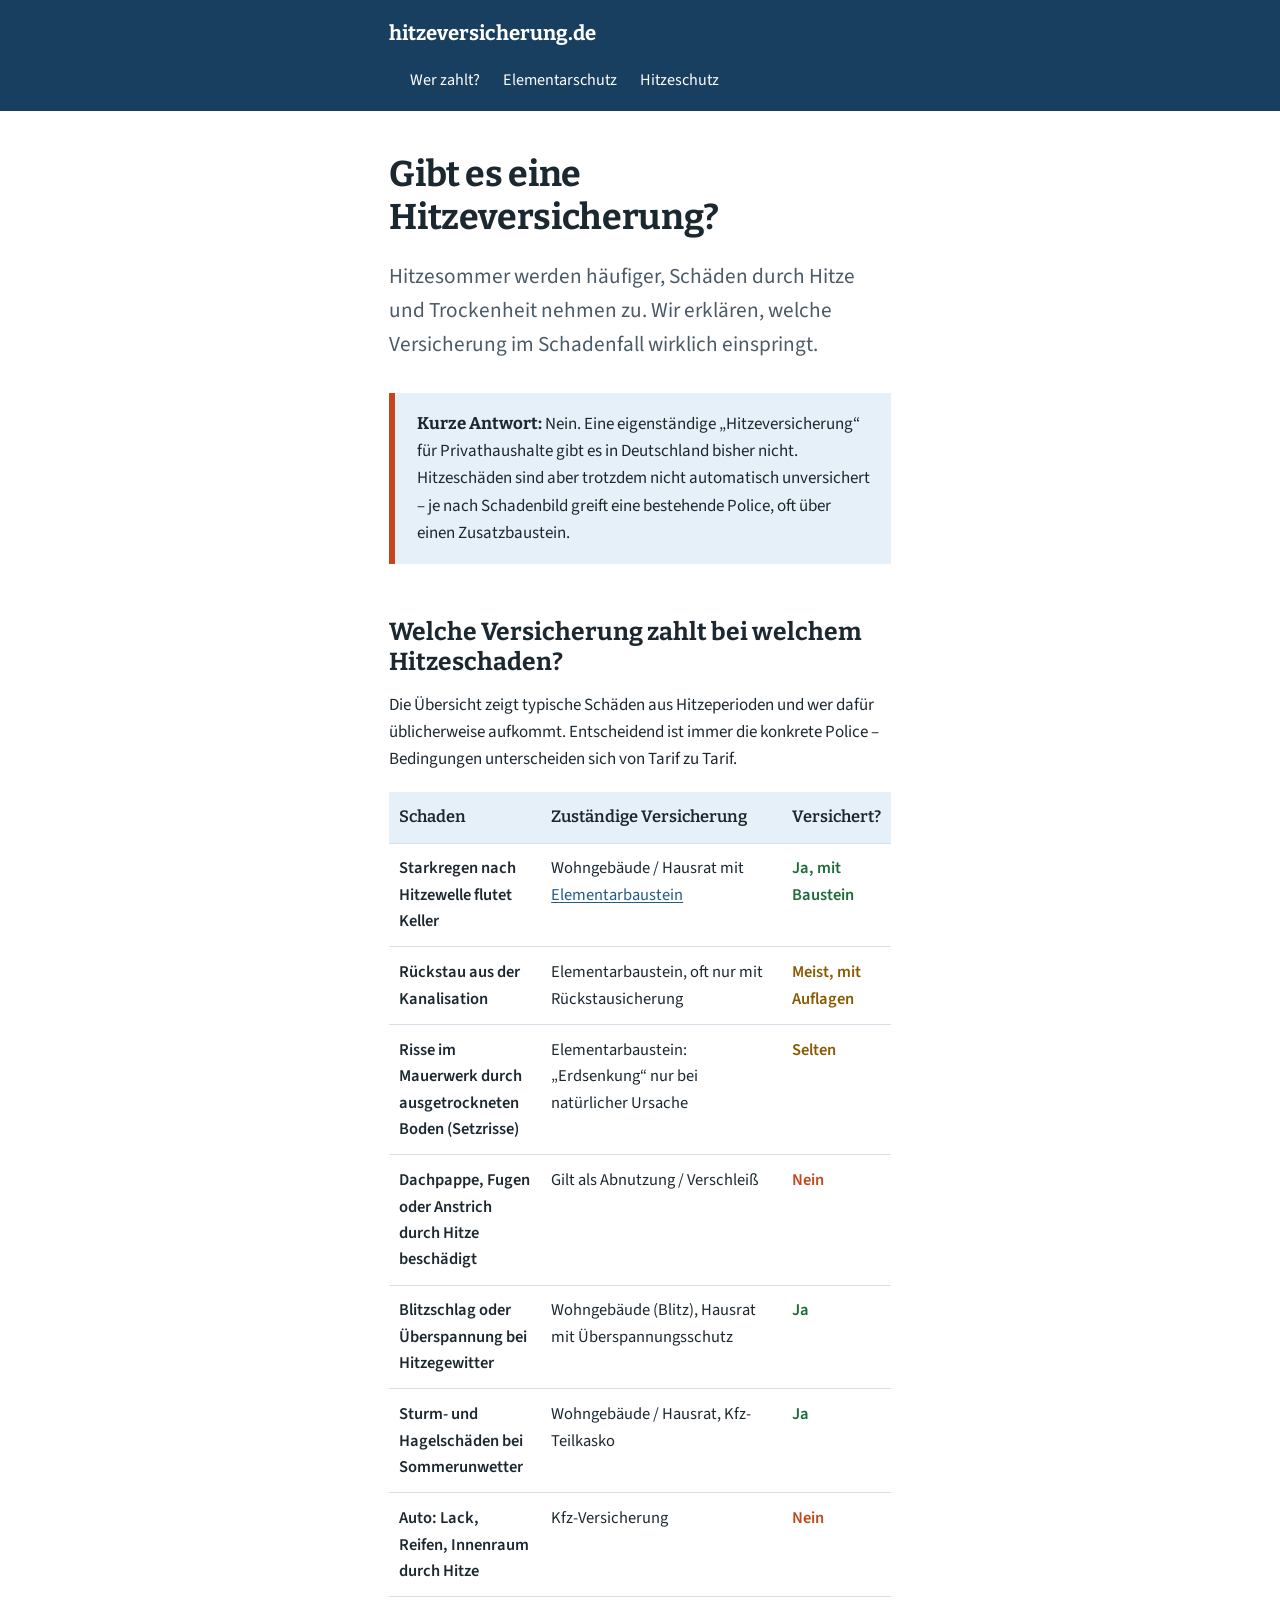
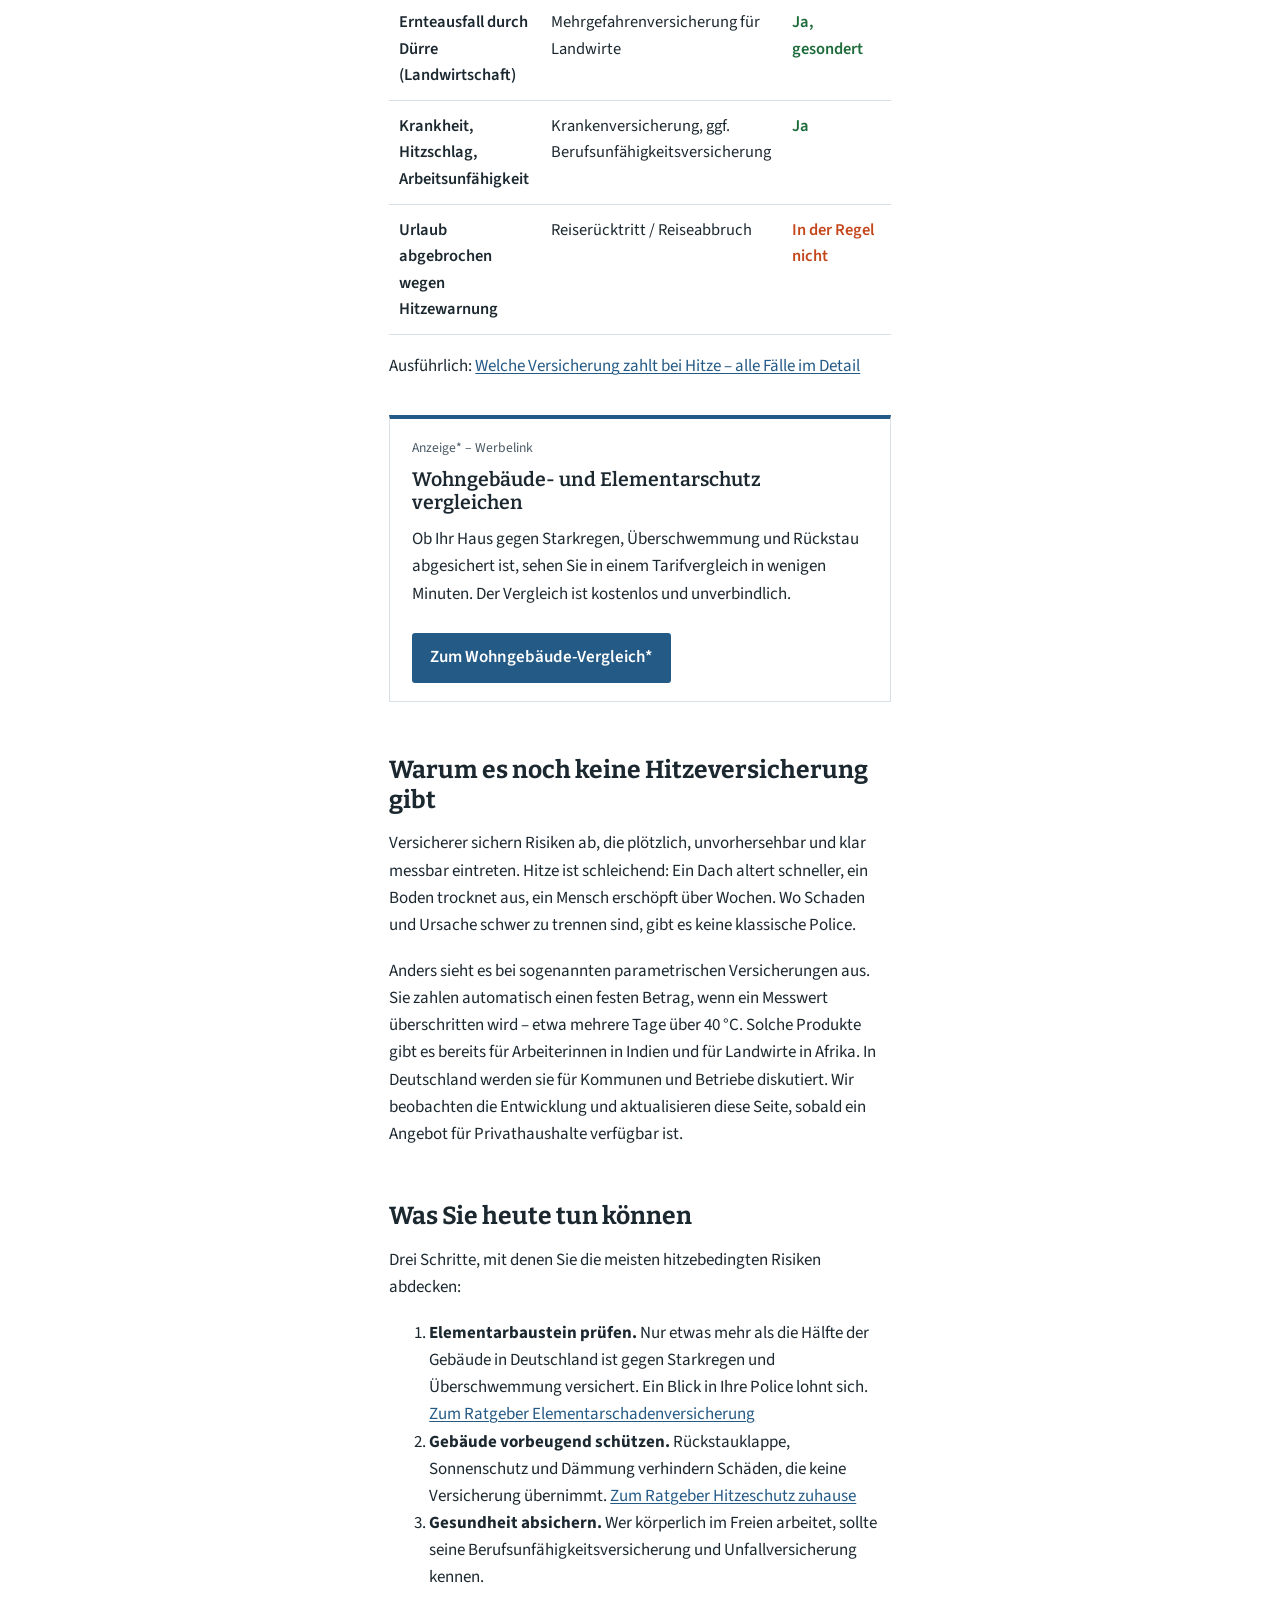
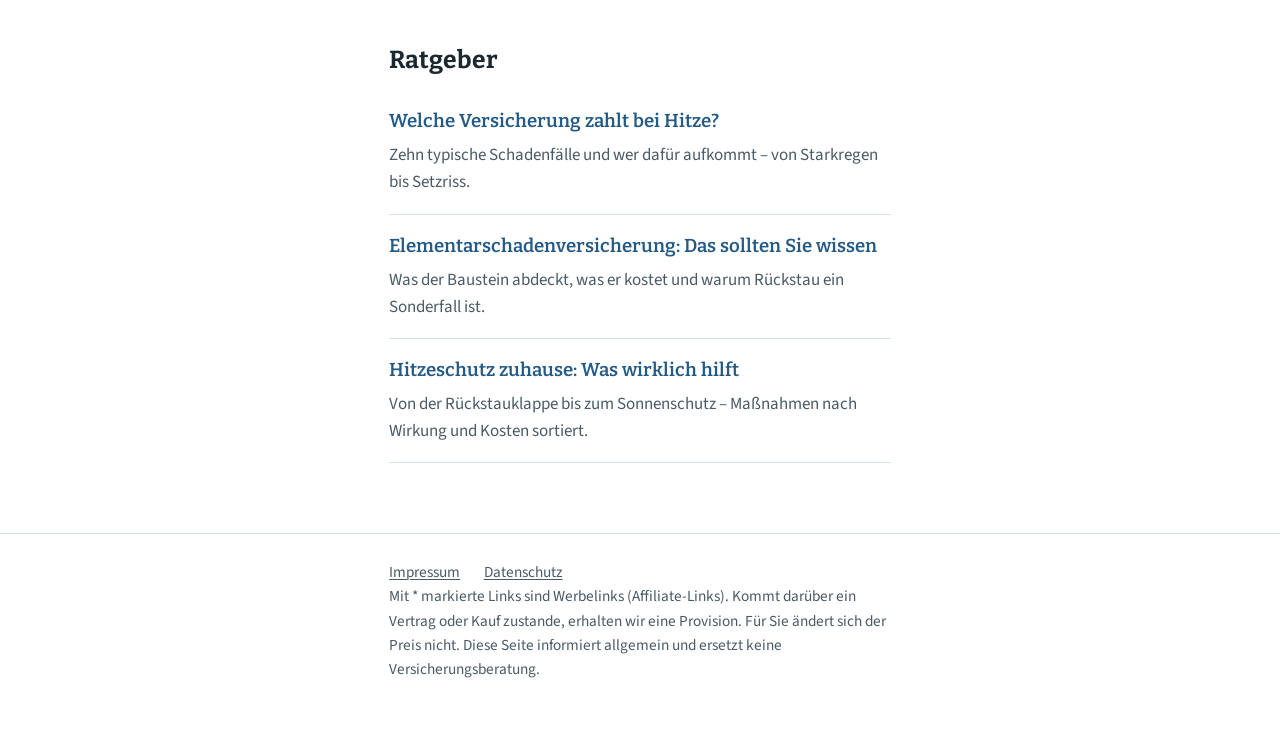
==== index.html @ 5d353b2e "Add files via upload" ====
<!DOCTYPE html>
<html lang="de">
<head>
<meta charset="utf-8">
<meta name="viewport" content="width=device-width, initial-scale=1">
<title>Hitzeversicherung: Gibt es das? Welche Versicherung zahlt bei Hitzeschäden</title>
<meta name="description" content="Eine Hitzeversicherung gibt es in Deutschland bisher nicht. Wir zeigen, welche bestehenden Versicherungen bei Hitzeschäden zahlen – und wie Sie Haus und Wohnung schützen.">
<link rel="canonical" href="https://hitzeversicherung.de/index.html">
<link rel="stylesheet" href="style.css">
</head>
<body>
<header class="site"><div class="wrap">
  <a class="brand" href="index.html">hitzeversicherung.de</a>
  <nav>
    <a href="ratgeber/welche-versicherung-zahlt-bei-hitze.html">Wer zahlt?</a>
    <a href="ratgeber/elementarschadenversicherung.html">Elementarschutz</a>
    <a href="ratgeber/hitzeschutz-zuhause.html">Hitzeschutz</a>
  </nav>
</div></header>
<main><div class="wrap">

<h1>Gibt es eine Hitzeversicherung?</h1>
<p class="lead">Hitzesommer werden häufiger, Schäden durch Hitze und Trockenheit nehmen zu. Wir erklären, welche Versicherung im Schadenfall wirklich einspringt.</p>

<div class="antwort"><p><strong>Kurze Antwort:</strong> Nein. Eine eigenständige „Hitzeversicherung“ für Privathaushalte gibt es in Deutschland bisher nicht. Hitzeschäden sind aber trotzdem nicht automatisch unversichert – je nach Schadenbild greift eine bestehende Police, oft über einen Zusatzbaustein.</p></div>

<h2>Welche Versicherung zahlt bei welchem Hitzeschaden?</h2>
<p>Die Übersicht zeigt typische Schäden aus Hitzeperioden und wer dafür üblicherweise aufkommt. Entscheidend ist immer die konkrete Police – Bedingungen unterscheiden sich von Tarif zu Tarif.</p>
<div class="scroll">
<table class="zahlt">
<thead><tr><th>Schaden</th><th>Zuständige Versicherung</th><th>Versichert?</th></tr></thead>
<tbody>
<tr><td>Starkregen nach Hitzewelle flutet Keller</td><td>Wohngebäude / Hausrat mit <a href="ratgeber/elementarschadenversicherung.html">Elementarbaustein</a></td><td class="ja">Ja, mit Baustein</td></tr>
<tr><td>Rückstau aus der Kanalisation</td><td>Elementarbaustein, oft nur mit Rückstausicherung</td><td class="teils">Meist, mit Auflagen</td></tr>
<tr><td>Risse im Mauerwerk durch ausgetrockneten Boden (Setzrisse)</td><td>Elementarbaustein: „Erdsenkung“ nur bei natürlicher Ursache</td><td class="teils">Selten</td></tr>
<tr><td>Dachpappe, Fugen oder Anstrich durch Hitze beschädigt</td><td>Gilt als Abnutzung / Verschleiß</td><td class="nein">Nein</td></tr>
<tr><td>Blitzschlag oder Überspannung bei Hitzegewitter</td><td>Wohngebäude (Blitz), Hausrat mit Überspannungsschutz</td><td class="ja">Ja</td></tr>
<tr><td>Sturm- und Hagelschäden bei Sommerunwetter</td><td>Wohngebäude / Hausrat, Kfz-Teilkasko</td><td class="ja">Ja</td></tr>
<tr><td>Auto: Lack, Reifen, Innenraum durch Hitze</td><td>Kfz-Versicherung</td><td class="nein">Nein</td></tr>
<tr><td>Ernteausfall durch Dürre (Landwirtschaft)</td><td>Mehrgefahrenversicherung für Landwirte</td><td class="ja">Ja, gesondert</td></tr>
<tr><td>Krankheit, Hitzschlag, Arbeitsunfähigkeit</td><td>Krankenversicherung, ggf. Berufsunfähigkeitsversicherung</td><td class="ja">Ja</td></tr>
<tr><td>Urlaub abgebrochen wegen Hitzewarnung</td><td>Reiserücktritt / Reiseabbruch</td><td class="nein">In der Regel nicht</td></tr>
</tbody>
</table>
</div>
<p>Ausführlich: <a href="ratgeber/welche-versicherung-zahlt-bei-hitze.html">Welche Versicherung zahlt bei Hitze – alle Fälle im Detail</a></p>

<aside class="partner">
  <p class="hinweis">Anzeige* – Werbelink</p>
  <h3>Wohngebäude- und Elementarschutz vergleichen</h3>
  <p>Ob Ihr Haus gegen Starkregen, Überschwemmung und Rückstau abgesichert ist, sehen Sie in einem Tarifvergleich in wenigen Minuten. Der Vergleich ist kostenlos und unverbindlich.</p>
  <a class="btn" href="AFFILIATE_LINK_WOHNGEBAEUDE" rel="sponsored nofollow noopener" target="_blank">Zum Wohngebäude-Vergleich*</a>
</aside>

<h2>Warum es noch keine Hitzeversicherung gibt</h2>
<p>Versicherer sichern Risiken ab, die plötzlich, unvorhersehbar und klar messbar eintreten. Hitze ist schleichend: Ein Dach altert schneller, ein Boden trocknet aus, ein Mensch erschöpft über Wochen. Wo Schaden und Ursache schwer zu trennen sind, gibt es keine klassische Police.</p>
<p>Anders sieht es bei sogenannten parametrischen Versicherungen aus. Sie zahlen automatisch einen festen Betrag, wenn ein Messwert überschritten wird – etwa mehrere Tage über 40 °C. Solche Produkte gibt es bereits für Arbeiterinnen in Indien und für Landwirte in Afrika. In Deutschland werden sie für Kommunen und Betriebe diskutiert. Wir beobachten die Entwicklung und aktualisieren diese Seite, sobald ein Angebot für Privathaushalte verfügbar ist.</p>

<h2>Was Sie heute tun können</h2>
<p>Drei Schritte, mit denen Sie die meisten hitzebedingten Risiken abdecken:</p>
<ol>
<li><strong>Elementarbaustein prüfen.</strong> Nur etwas mehr als die Hälfte der Gebäude in Deutschland ist gegen Starkregen und Überschwemmung versichert. Ein Blick in Ihre Police lohnt sich. <a href="ratgeber/elementarschadenversicherung.html">Zum Ratgeber Elementarschadenversicherung</a></li>
<li><strong>Gebäude vorbeugend schützen.</strong> Rückstauklappe, Sonnenschutz und Dämmung verhindern Schäden, die keine Versicherung übernimmt. <a href="ratgeber/hitzeschutz-zuhause.html">Zum Ratgeber Hitzeschutz zuhause</a></li>
<li><strong>Gesundheit absichern.</strong> Wer körperlich im Freien arbeitet, sollte seine Berufsunfähigkeitsversicherung und Unfallversicherung kennen.</li>
</ol>

<h2>Ratgeber</h2>
<ul class="artikel">
<li><a href="ratgeber/welche-versicherung-zahlt-bei-hitze.html">Welche Versicherung zahlt bei Hitze?</a><p>Zehn typische Schadenfälle und wer dafür aufkommt – von Starkregen bis Setzriss.</p></li>
<li><a href="ratgeber/elementarschadenversicherung.html">Elementarschadenversicherung: Das sollten Sie wissen</a><p>Was der Baustein abdeckt, was er kostet und warum Rückstau ein Sonderfall ist.</p></li>
<li><a href="ratgeber/hitzeschutz-zuhause.html">Hitzeschutz zuhause: Was wirklich hilft</a><p>Von der Rückstauklappe bis zum Sonnenschutz – Maßnahmen nach Wirkung und Kosten sortiert.</p></li>
</ul>

</div></main>
<footer class="site"><div class="wrap">
  <a href="impressum.html">Impressum</a>
  <a href="datenschutz.html">Datenschutz</a>
  <p>Mit * markierte Links sind Werbelinks (Affiliate-Links). Kommt darüber ein Vertrag oder Kauf zustande, erhalten wir eine Provision. Für Sie ändert sich der Preis nicht. Diese Seite informiert allgemein und ersetzt keine Versicherungsberatung.</p>
</div></footer>
</body>
</html>
---- style.css ----
/* hitzeversicherung.de – Stylesheet */
@import url('https://fonts.googleapis.com/css2?family=Bitter:wght@500;700&family=Source+Sans+3:ital,wght@0,400;0,600;1,400&display=swap');

:root{
  --paper:#ffffff;
  --ink:#1c2830;
  --ink-soft:#4a5a66;
  --sky:#e6f0f8;
  --sea:#245a86;
  --sea-deep:#183f60;
  --heat:#c4471c;
  --rule:#d6e0e8;
  --max:68ch;
}
*{box-sizing:border-box}
html{font-size:17px}
body{
  margin:0;background:var(--paper);color:var(--ink);
  font-family:'Source Sans 3',system-ui,-apple-system,Segoe UI,Roboto,sans-serif;
  line-height:1.6;
}
h1,h2,h3{font-family:'Bitter',Georgia,'Times New Roman',serif;line-height:1.2;color:var(--ink);margin:0 0 .6em}
h1{font-size:2.1rem;font-weight:700;letter-spacing:-.01em}
h2{font-size:1.45rem;font-weight:700;margin-top:2.2em}
h3{font-size:1.15rem;font-weight:600;margin-top:1.6em}
p,ul,ol,table{margin:0 0 1.1em}
a{color:var(--sea);text-decoration-thickness:1px;text-underline-offset:2px}
a:hover{color:var(--sea-deep)}
a:focus-visible,button:focus-visible{outline:3px solid var(--heat);outline-offset:2px}

/* layout */
.wrap{max-width:var(--max);margin:0 auto;padding:0 1.25rem}
header.site{background:var(--sea-deep);color:#fff;padding:1rem 0}
header.site .wrap{display:flex;justify-content:space-between;align-items:baseline;gap:1rem;flex-wrap:wrap}
header.site a{color:#fff;text-decoration:none}
header.site .brand{font-family:'Bitter',serif;font-weight:700;font-size:1.2rem}
header.site nav a{margin-left:1.2rem;font-size:.95rem;border-bottom:1px solid transparent}
header.site nav a:hover{border-bottom-color:#fff}
main{padding:2.5rem 0 3rem}
footer.site{border-top:1px solid var(--rule);padding:1.5rem 0 2.5rem;color:var(--ink-soft);font-size:.9rem}
footer.site a{color:var(--ink-soft);margin-right:1.2rem}

/* hero on start page */
.lead{font-size:1.25rem;color:var(--ink-soft);margin-bottom:1.6rem}
.antwort{
  border-left:6px solid var(--heat);background:var(--sky);
  padding:1rem 1.25rem;margin:1.8rem 0 2.2rem;
}
.antwort p{margin:0}
.antwort strong{font-family:'Bitter',serif}

/* the payer table – the one memorable element */
table.zahlt{width:100%;border-collapse:collapse;font-size:.97rem}
table.zahlt th,table.zahlt td{text-align:left;padding:.7rem .6rem;border-bottom:1px solid var(--rule);vertical-align:top}
table.zahlt th{font-family:'Bitter',serif;font-weight:600;background:var(--sky)}
table.zahlt td:first-child{font-weight:600;width:38%}
.ja{color:#1d6b3a;font-weight:600}
.nein{color:var(--heat);font-weight:600}
.teils{color:#8a5a00;font-weight:600}
.scroll{overflow-x:auto}

/* affiliate boxes */
.partner{
  border:1px solid var(--rule);border-top:4px solid var(--sea);
  padding:1.1rem 1.25rem;margin:2rem 0;
}
.partner .hinweis{font-size:.8rem;color:var(--ink-soft);margin:0 0 .5rem}
.partner h3{margin-top:0}
.partner p:last-child{margin-bottom:0}
.btn{
  display:inline-block;background:var(--sea);color:#fff;text-decoration:none;
  padding:.65rem 1.1rem;font-weight:600;border-radius:3px;margin-top:.4rem;
}
.btn:hover{background:var(--sea-deep);color:#fff}

/* article list */
.artikel{list-style:none;padding:0}
.artikel li{padding:1rem 0;border-bottom:1px solid var(--rule)}
.artikel li a{font-family:'Bitter',serif;font-weight:600;font-size:1.1rem;text-decoration:none}
.artikel li p{margin:.3rem 0 0;color:var(--ink-soft)}
.meta{color:var(--ink-soft);font-size:.9rem;margin-bottom:1.8rem}

@media (max-width:600px){
  html{font-size:16px}
  h1{font-size:1.7rem}
  header.site nav a{margin-left:0;margin-right:1rem}
}
@media (prefers-reduced-motion:reduce){*{transition:none!important}}
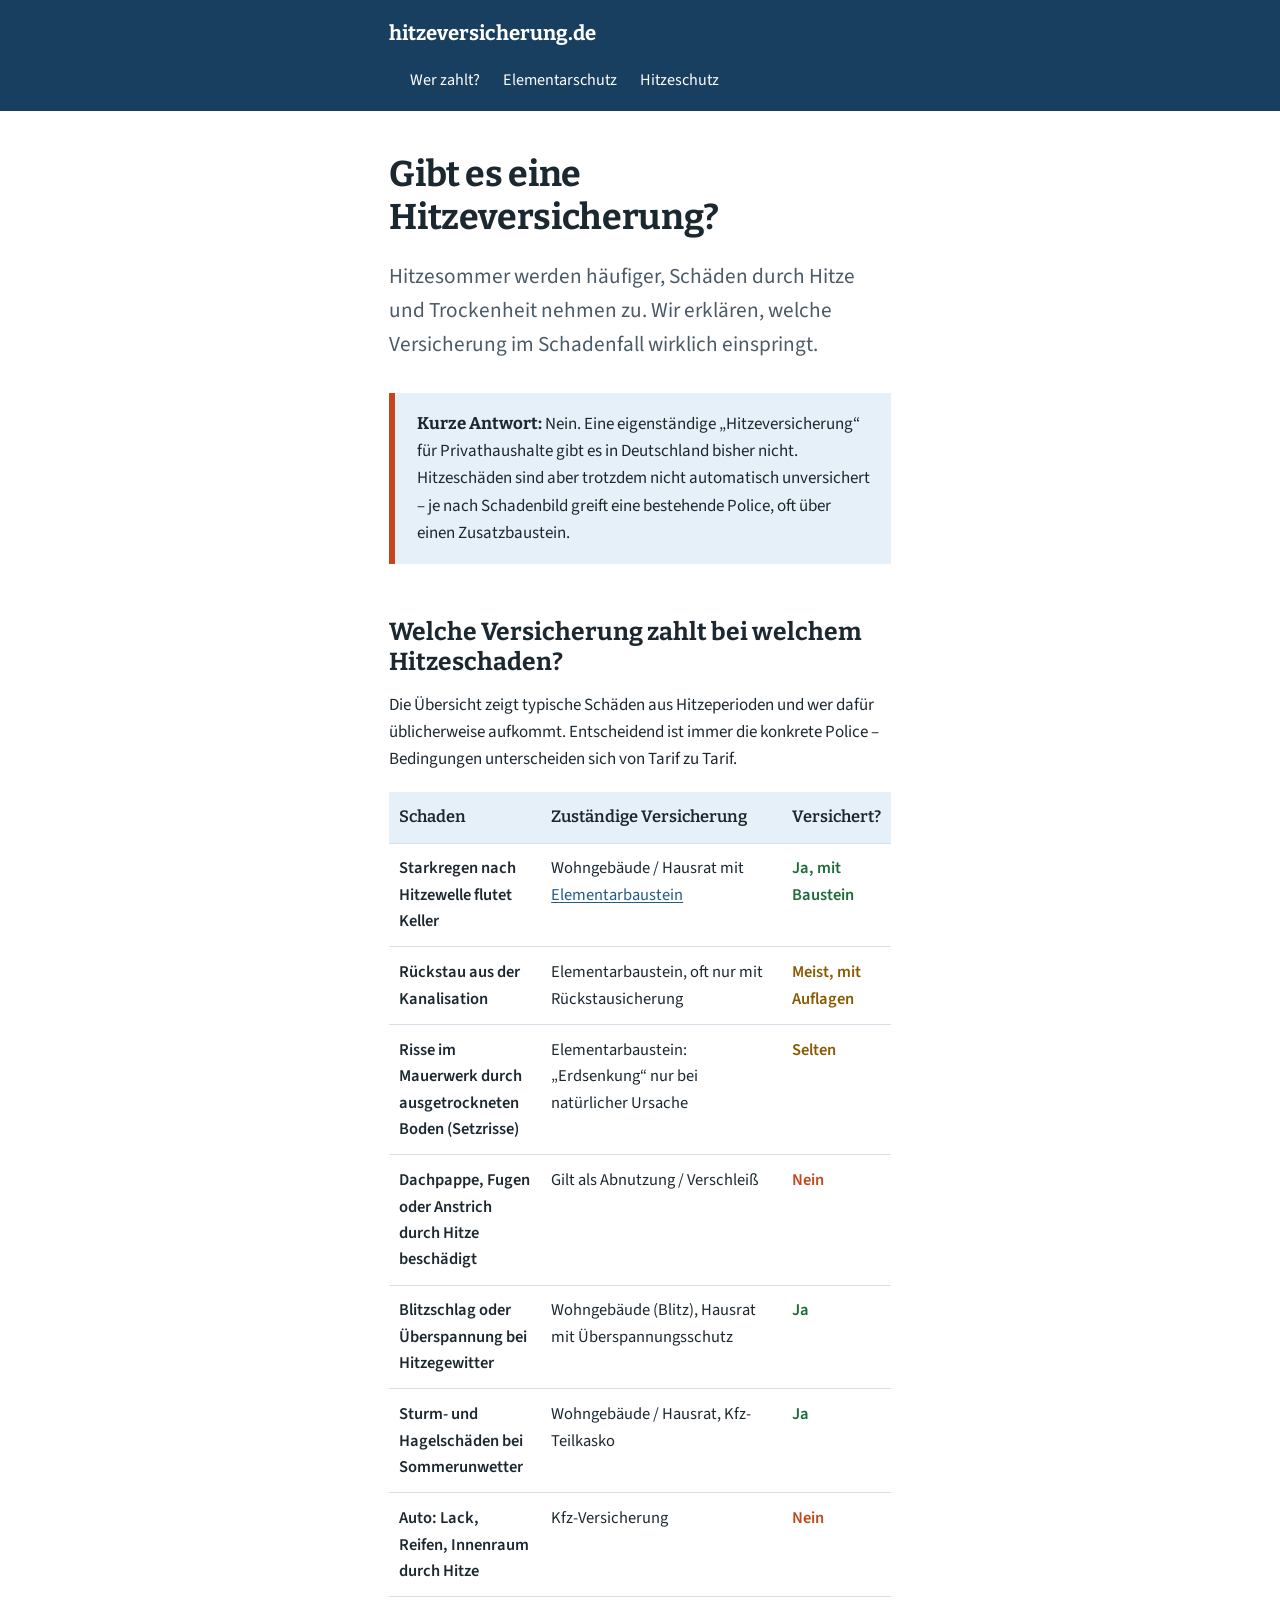
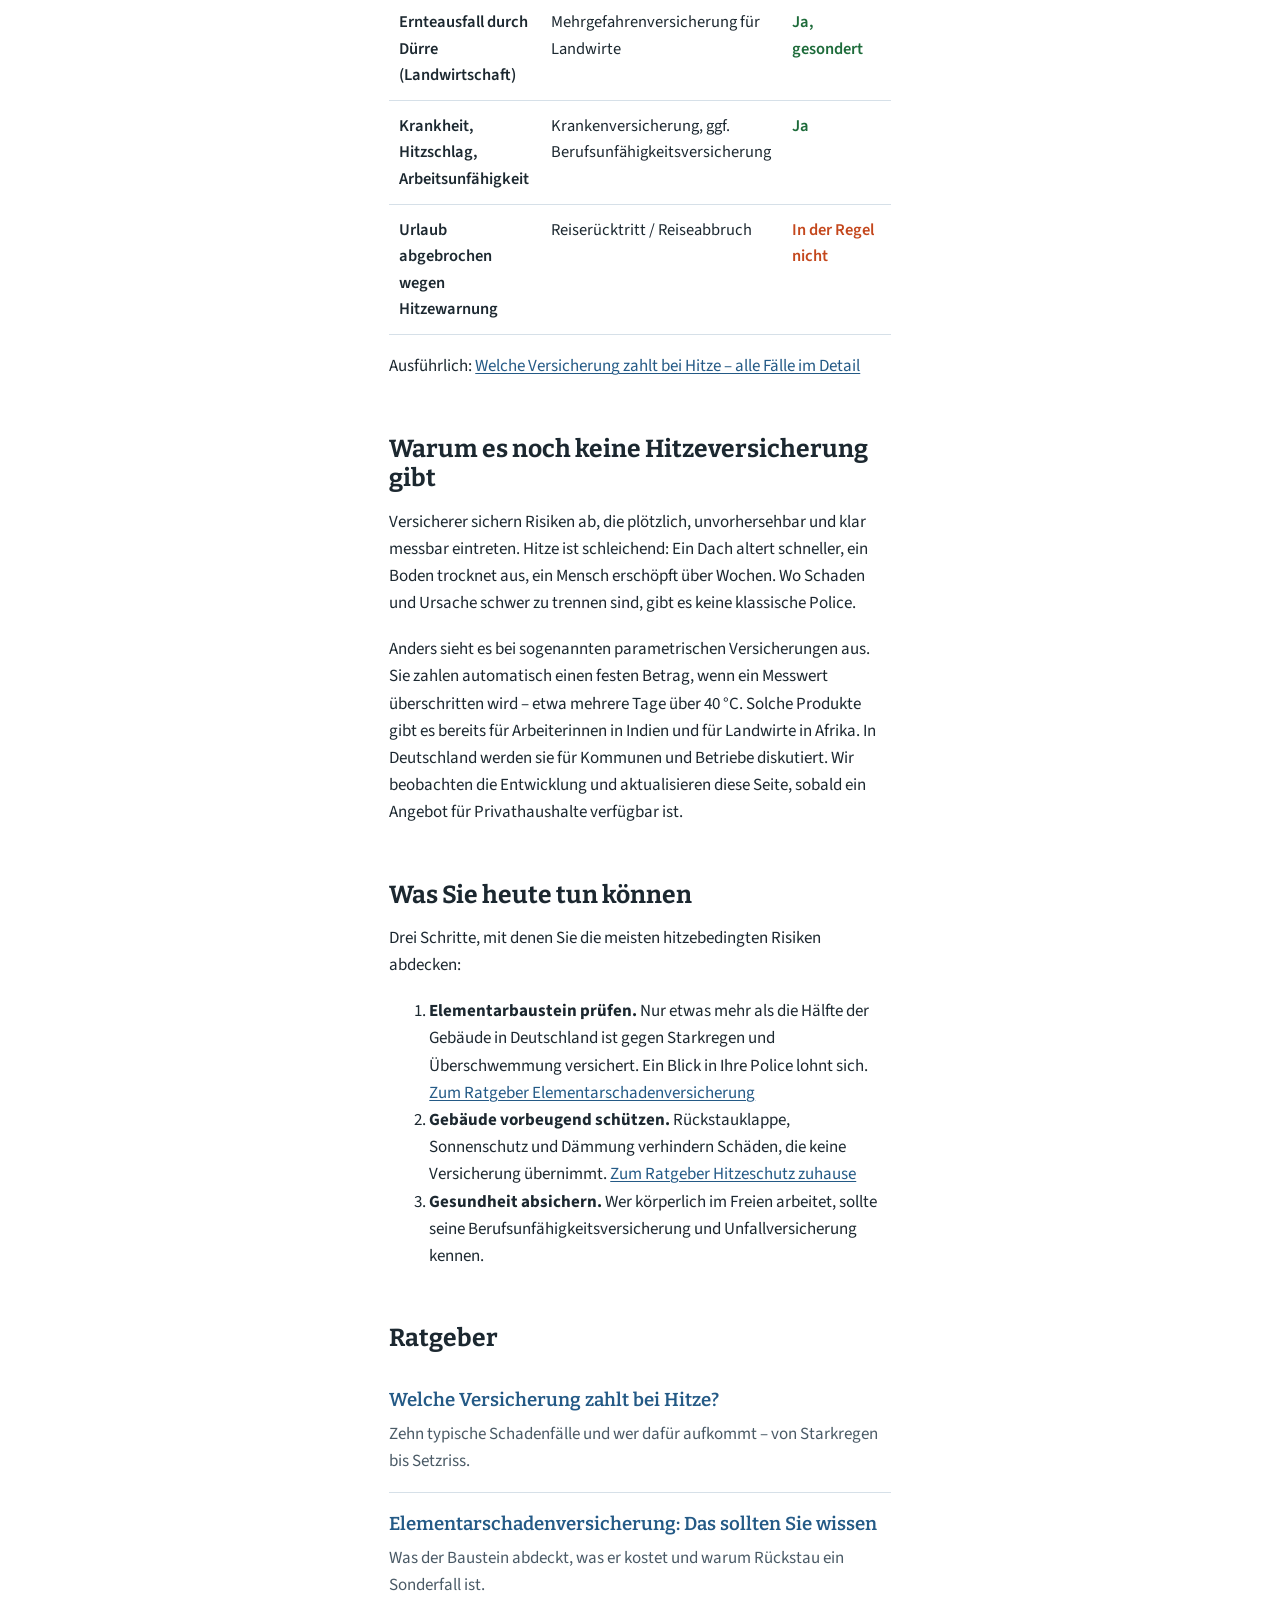
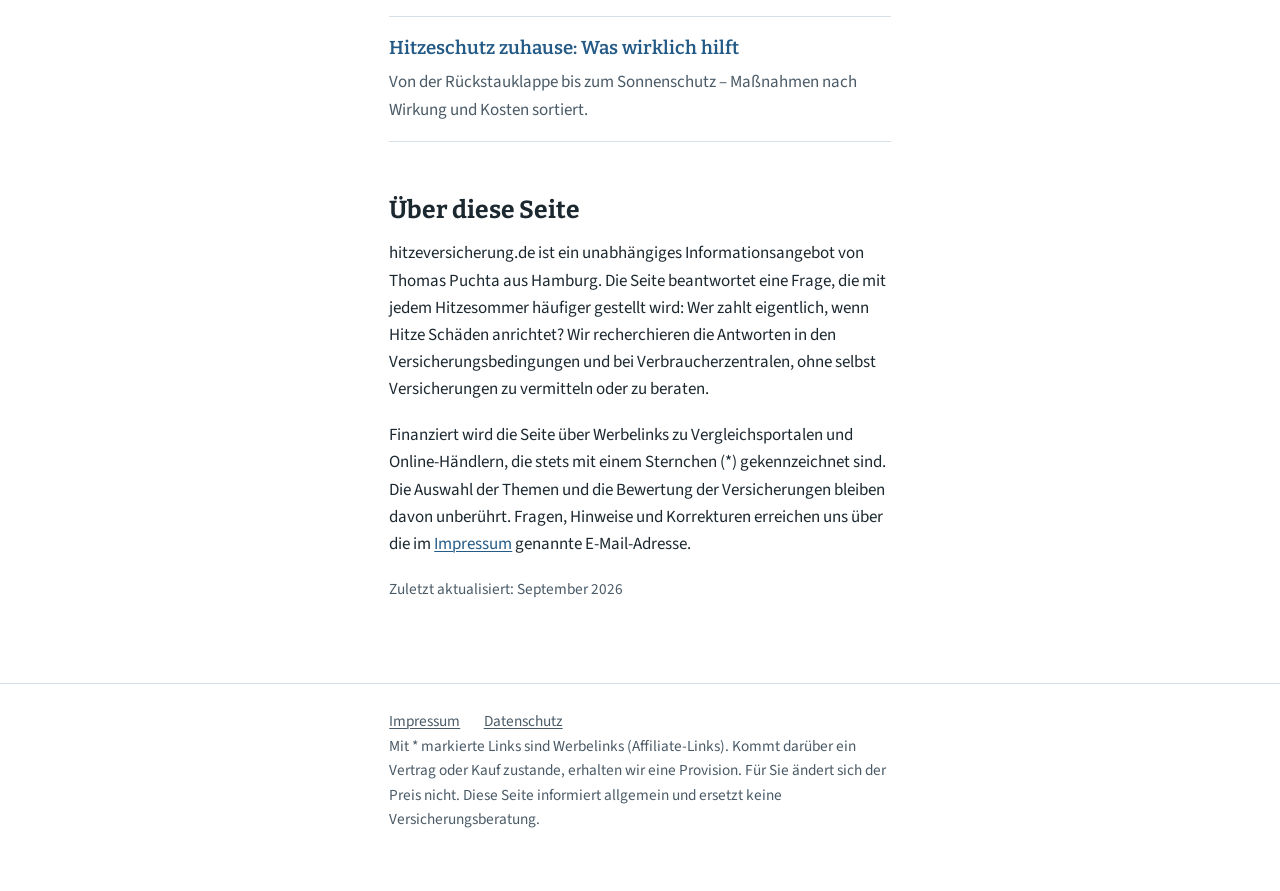
==== commit b71c504e: "Add files via upload" ====
--- a/index.html
+++ b/index.html
@@ -45,12 +45,14 @@
 </div>
 <p>Ausführlich: <a href="ratgeber/welche-versicherung-zahlt-bei-hitze.html">Welche Versicherung zahlt bei Hitze – alle Fälle im Detail</a></p>
 
+<!-- AFFILIATE-BOX: nach Freischaltung Kommentarzeichen entfernen und AFFILIATE_LINK_… ersetzen
 <aside class="partner">
   <p class="hinweis">Anzeige* – Werbelink</p>
   <h3>Wohngebäude- und Elementarschutz vergleichen</h3>
   <p>Ob Ihr Haus gegen Starkregen, Überschwemmung und Rückstau abgesichert ist, sehen Sie in einem Tarifvergleich in wenigen Minuten. Der Vergleich ist kostenlos und unverbindlich.</p>
   <a class="btn" href="AFFILIATE_LINK_WOHNGEBAEUDE" rel="sponsored nofollow noopener" target="_blank">Zum Wohngebäude-Vergleich*</a>
 </aside>
+-->
 
 <h2>Warum es noch keine Hitzeversicherung gibt</h2>
 <p>Versicherer sichern Risiken ab, die plötzlich, unvorhersehbar und klar messbar eintreten. Hitze ist schleichend: Ein Dach altert schneller, ein Boden trocknet aus, ein Mensch erschöpft über Wochen. Wo Schaden und Ursache schwer zu trennen sind, gibt es keine klassische Police.</p>
@@ -71,6 +73,11 @@
 <li><a href="ratgeber/hitzeschutz-zuhause.html">Hitzeschutz zuhause: Was wirklich hilft</a><p>Von der Rückstauklappe bis zum Sonnenschutz – Maßnahmen nach Wirkung und Kosten sortiert.</p></li>
 </ul>
 
+<h2 id="ueber">Über diese Seite</h2>
+<p>hitzeversicherung.de ist ein unabhängiges Informationsangebot von Thomas Puchta aus Hamburg. Die Seite beantwortet eine Frage, die mit jedem Hitzesommer häufiger gestellt wird: Wer zahlt eigentlich, wenn Hitze Schäden anrichtet? Wir recherchieren die Antworten in den Versicherungsbedingungen und bei Verbraucherzentralen, ohne selbst Versicherungen zu vermitteln oder zu beraten.</p>
+<p>Finanziert wird die Seite über Werbelinks zu Vergleichsportalen und Online-Händlern, die stets mit einem Sternchen (*) gekennzeichnet sind. Die Auswahl der Themen und die Bewertung der Versicherungen bleiben davon unberührt. Fragen, Hinweise und Korrekturen erreichen uns über die im <a href="impressum.html">Impressum</a> genannte E-Mail-Adresse.</p>
+<p class="meta">Zuletzt aktualisiert: September 2026</p>
+
 </div></main>
 <footer class="site"><div class="wrap">
   <a href="impressum.html">Impressum</a>
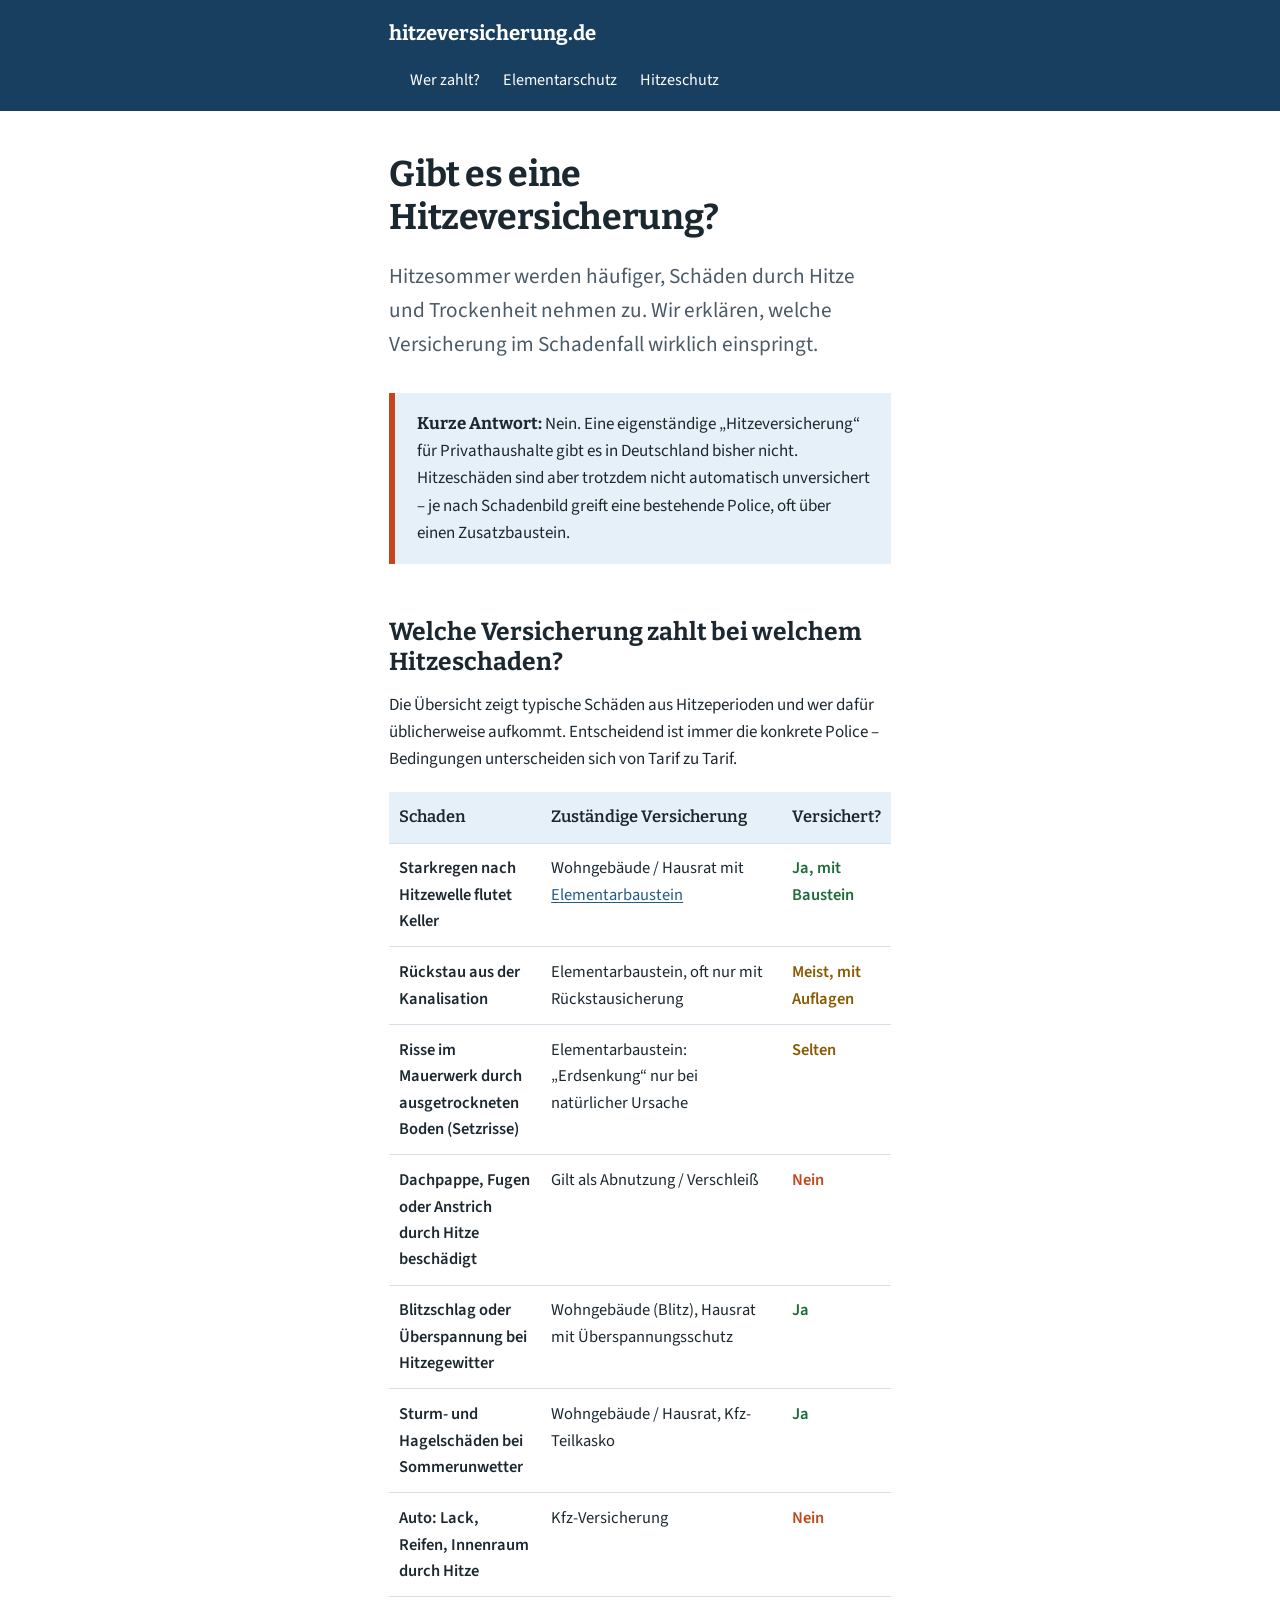
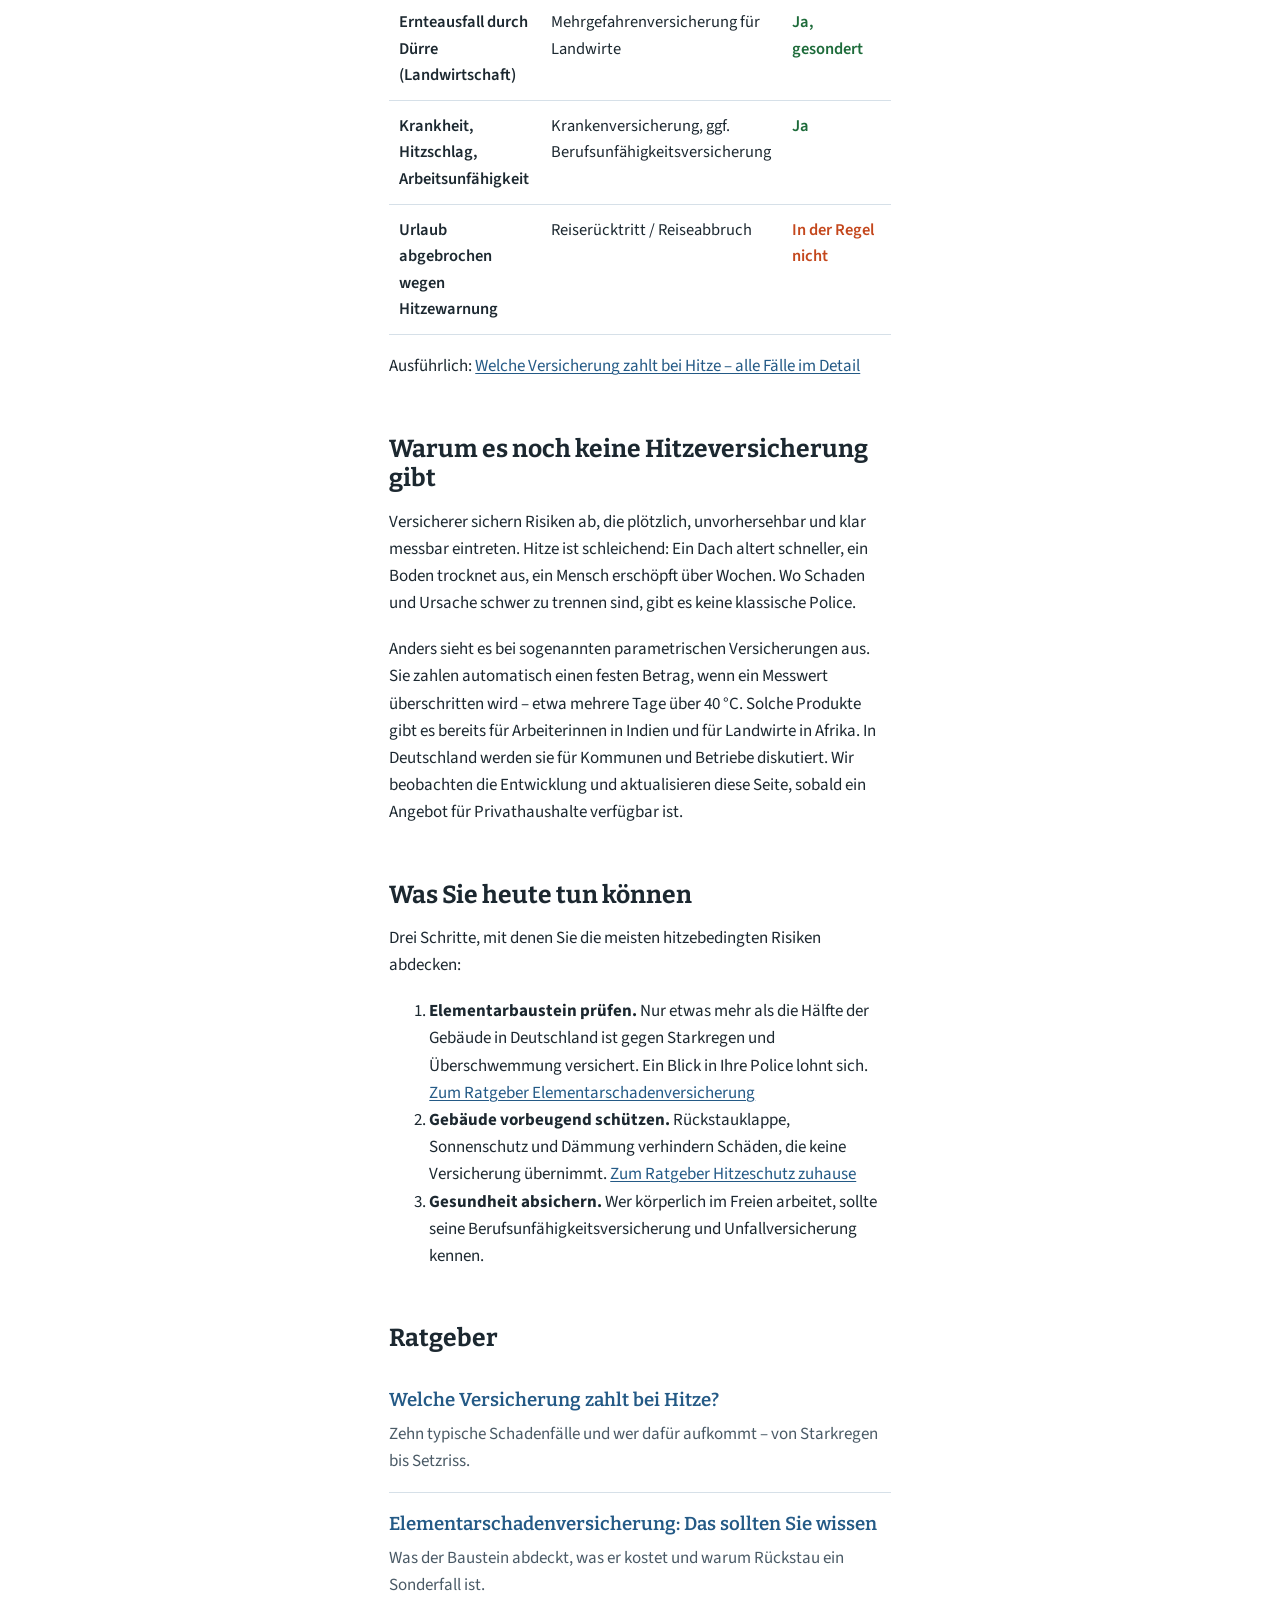
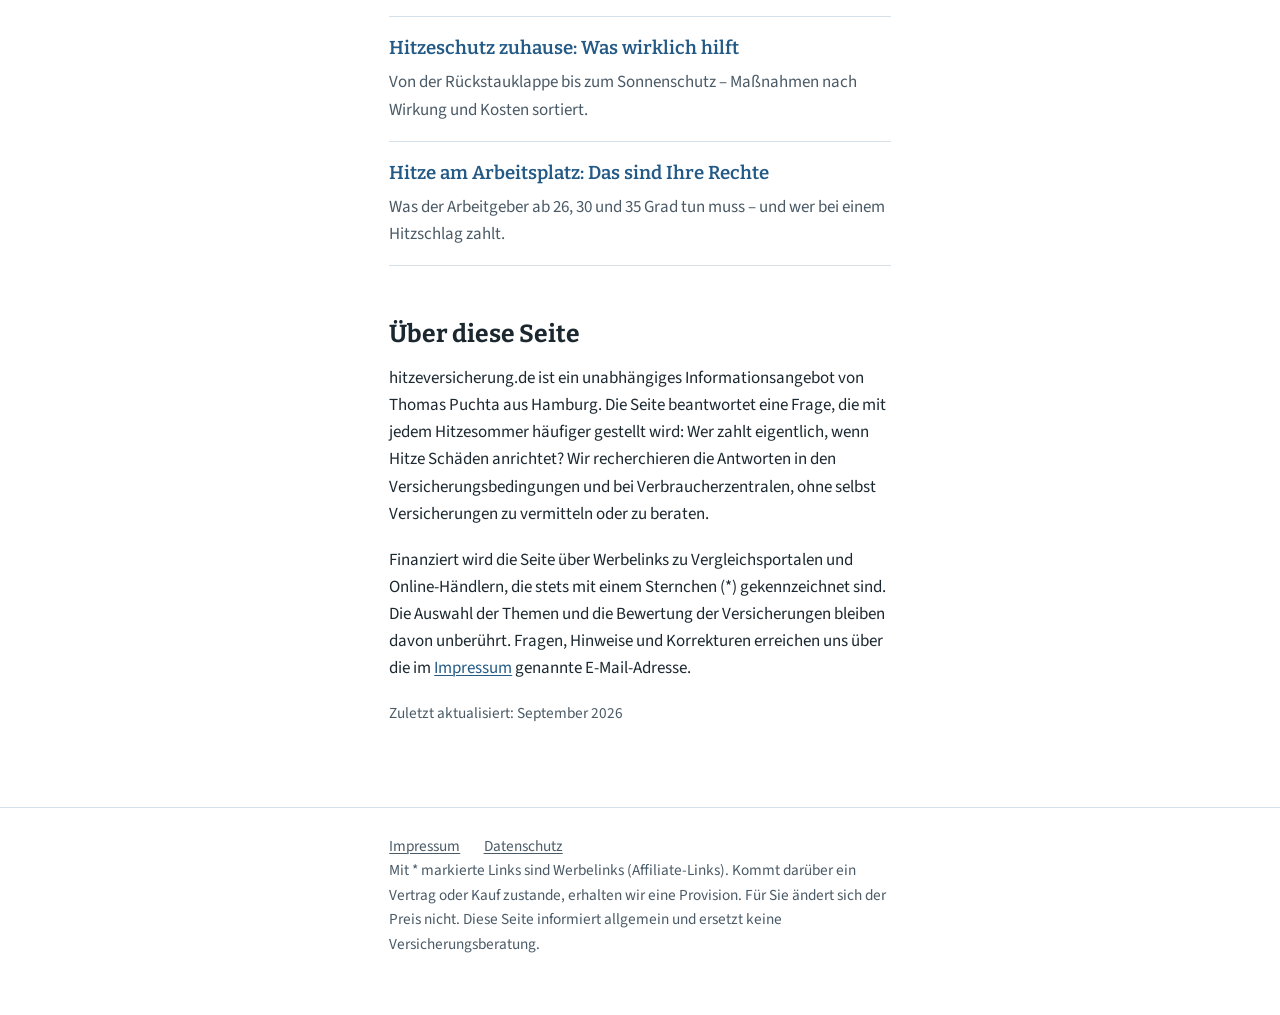
==== commit 5d041148: "Update index.html" ====
--- a/index.html
+++ b/index.html
@@ -71,6 +71,7 @@
 <li><a href="ratgeber/welche-versicherung-zahlt-bei-hitze.html">Welche Versicherung zahlt bei Hitze?</a><p>Zehn typische Schadenfälle und wer dafür aufkommt – von Starkregen bis Setzriss.</p></li>
 <li><a href="ratgeber/elementarschadenversicherung.html">Elementarschadenversicherung: Das sollten Sie wissen</a><p>Was der Baustein abdeckt, was er kostet und warum Rückstau ein Sonderfall ist.</p></li>
 <li><a href="ratgeber/hitzeschutz-zuhause.html">Hitzeschutz zuhause: Was wirklich hilft</a><p>Von der Rückstauklappe bis zum Sonnenschutz – Maßnahmen nach Wirkung und Kosten sortiert.</p></li>
+<li><a href="ratgeber/hitze-am-arbeitsplatz.html">Hitze am Arbeitsplatz: Das sind Ihre Rechte</a><p>Was der Arbeitgeber ab 26, 30 und 35 Grad tun muss – und wer bei einem Hitzschlag zahlt.</p></li>
 </ul>
 
 <h2 id="ueber">Über diese Seite</h2>
